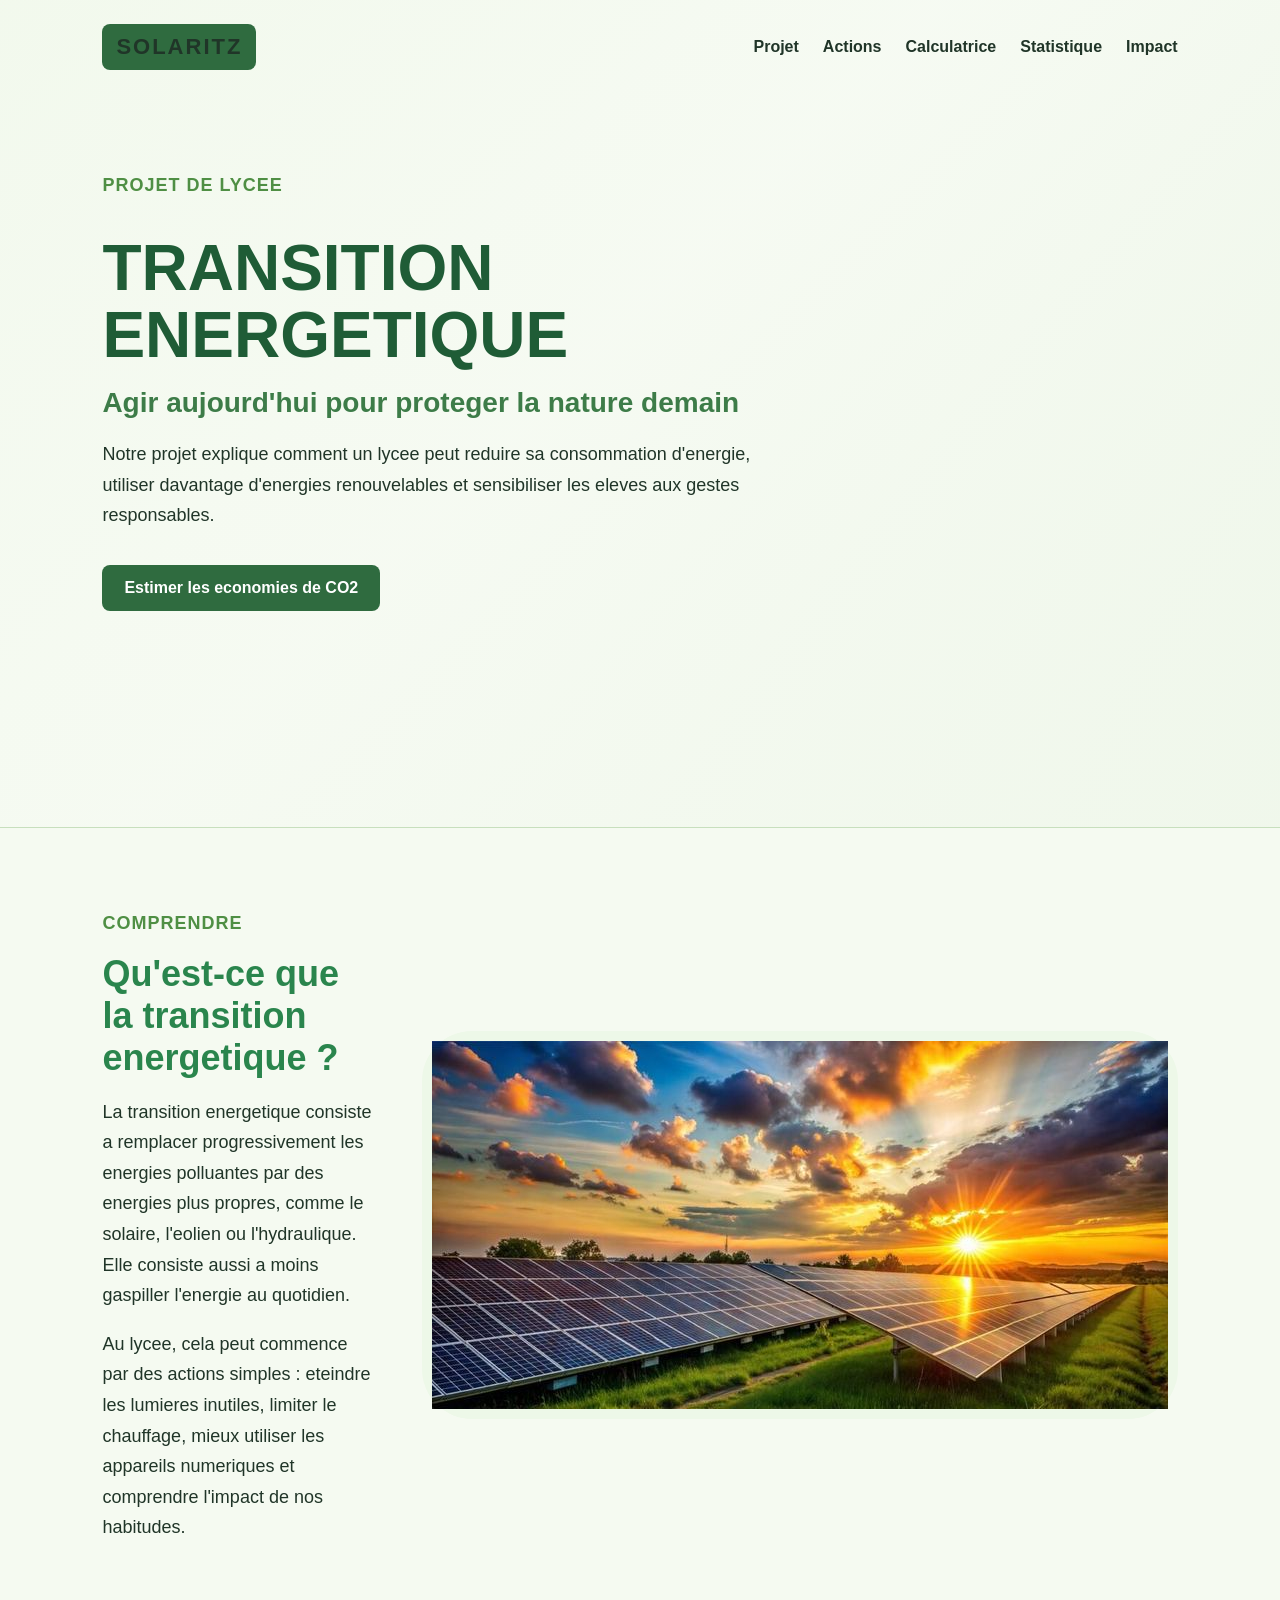
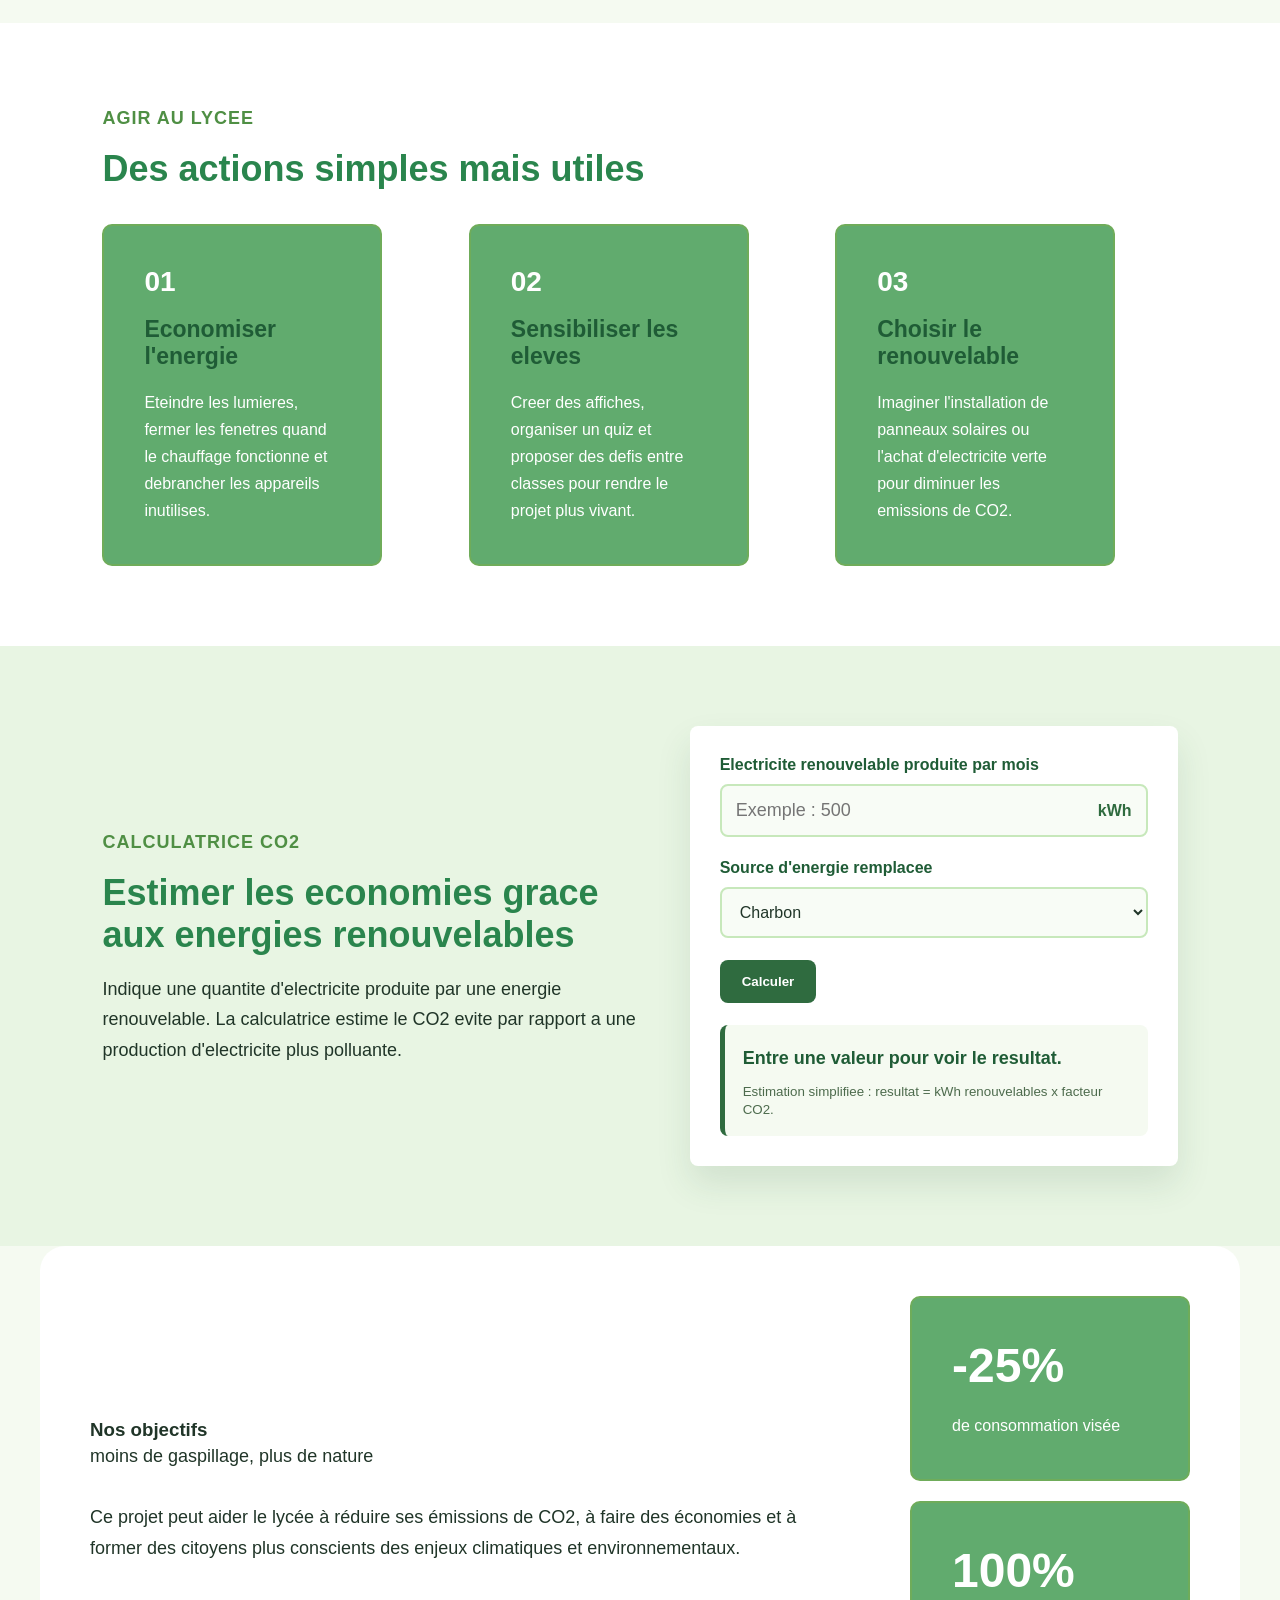
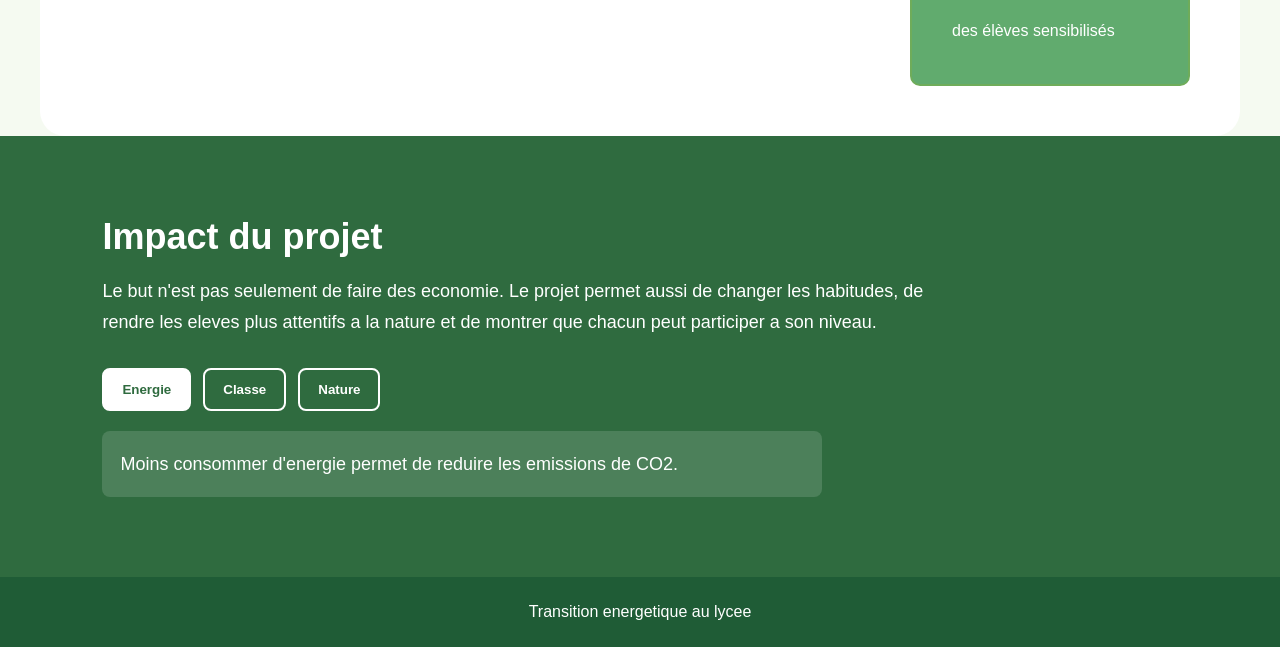
==== index.html @ 15939fd6 "ajout su site" ====
<!DOCTYPE html>
<html lang="fr">
<head>
    <meta charset="UTF-8">
    <meta name="viewport" content="width=device-width, initial-scale=1.0">
    <title>Transition energetique au lycee</title>
    <!-- icone de l'onglet
      -->
    <link rel="shortcuticon" href="./IMG_3334[1].JPG" type="image/x-icon">
   
    <link rel="stylesheet" href="style.css">
    <script src="script.js" defer></script>
</head>

<body>
    <header class="hero">
        <nav class="navbar">
            <a class="logo" href="#">SOLARITZ</a>

            <ul>
                <li><a href="#projet">Projet</a></li>
                <li><a href="#actions">Actions</a></li>
                <li><a href="#calculatrice">Calculatrice</a></li>
                <li><a href="#statistique">Statistique</a></li>
                <li><a href="#impact">Impact</a></li>
            </ul>
        </nav>

        <div class="hero-content">
            <p class="tag">Projet de lycee</p>
            <h1>Transition energetique</h1>
            <h2>Agir aujourd'hui pour proteger la nature demain</h2>
            <p>
                Notre projet explique comment un lycee peut reduire sa consommation
                d'energie, utiliser davantage d'energies renouvelables et sensibiliser les
                eleves aux gestes responsables.
            </p>

            <a class="btn" href="#calculatrice">Estimer les economies de CO2</a>
        </div>

        
    </header>

    <main>
        <section id="projet" class="section intro-section">
            <div class="section-text">
                <p class="tag">Comprendre</p>
                <h2>Qu'est-ce que la transition energetique ?</h2>
                <p>
                    La transition energetique consiste a remplacer progressivement les
                    energies polluantes par des energies plus propres, comme le solaire,
                    l'eolien ou l'hydraulique. Elle consiste aussi a moins gaspiller
                    l'energie au quotidien.
                </p>
                <p>
                    Au lycee, cela peut commence par des actions simples : eteindre les
                    lumieres inutiles, limiter le chauffage, mieux utiliser les appareils
                    numeriques et comprendre l'impact de nos habitudes.
                </p>
            </div>
            
            <div class="photo-placeholder">
               <img src="./transition .jpg" alt="transition energetique" class="photo"
           </div>
        </section>

        <section id="actions" class="section actions-section">
            <div class="section-title">
                <p class="tag">Agir au lycee</p>
                <h2>Des actions simples mais utiles</h2>
            </div>

            <div class="cards">
                <article class="card">
                    <span>01</span>
                    <h3>Economiser l'energie</h3>
                    <p>Eteindre les lumieres, fermer les fenetres quand le chauffage fonctionne et debrancher les appareils inutilises.</p>
                </article>

                <article class="card">
                    <span>02</span>
                    <h3>Sensibiliser les eleves</h3>
                    <p>Creer des affiches, organiser un quiz et proposer des defis entre classes pour rendre le projet plus vivant.</p>
                </article>

                <article class="card">
                    <span>03</span>
                    <h3>Choisir le renouvelable</h3>
                    <p>Imaginer l'installation de panneaux solaires ou l'achat d'electricite verte pour diminuer les emissions de CO2.</p>
                </article>
            </div>
        </section>

        <section id="calculatrice" class="section calculator-section">
            <div class="section-text">
                <p class="tag">Calculatrice CO2</p>
                <h2>Estimer les economies grace aux energies renouvelables</h2>
                <p>
                    Indique une quantite d'electricite produite par une energie renouvelable.
                    La calculatrice estime le CO2 evite par rapport a une production
                    d'electricite plus polluante.
                </p>
            </div>

            <form class="calculator" id="co2-form">
                <label for="energy">Electricite renouvelable produite par mois</label>
                <div class="input-line">
                    <input id="energy" type="number" min="0" step="1" placeholder="Exemple : 500">
                    <span>kWh</span>
                </div>

                <label for="source">Source d'energie remplacee</label>
                <select id="source">
                    <option value="0.7">Charbon</option>
                    <option value="0.4">Gaz naturel</option>
                    <option value="0.25">Electricite classique moyenne</option>
                </select>

                <button type="submit">Calculer</button>

                <div class="result-box">
                    <p id="result">Entre une valeur pour voir le resultat.</p>
                    <small>
                        Estimation simplifiee : resultat = kWh renouvelables x facteur CO2.
                    </small>
                </div>
            </form>
        </section>

          <section id="statistique" class="section statistic-section">

            <div class="section-text">
               <h3>Nos objectifs </h3>

               <p class="text"> moins de gaspillage, plus de nature

               </p>
               <p class="description">Ce projet peut aider le lycée à réduire ses émissions de CO2, à faire des économies et à former des citoyens plus conscients des enjeux climatiques et environnementaux.</p>
            </div>

            <div class="stats">
                <div class="card">
                <h1>-25%</h1>
                <p>de consommation visée</p>
                </div>

                <div class="card">
                <h1>100%</h1>
                <p>des élèves sensibilisés</p>
                </div>
        
            </div>

        </section>

        <section id="impact" class="section impact-section">
            <div class="impact-card">
                <h2>Impact du projet</h2>
                <p>
                    Le but n'est pas seulement de faire des economie. Le projet permet aussi
                    de changer les habitudes, de rendre les eleves plus attentifs a la nature
                    et de montrer que chacun peut participer a son niveau.
                </p>
            </div>

            <div class="tips">
                <button class="tip-button active" data-tip="energie">Energie</button>
                <button class="tip-button" data-tip="classe">Classe</button>
                <button class="tip-button" data-tip="nature">Nature</button>
            </div>

            <p id="tip-text" class="tip-text">
                Moins consommer d'energie permet de reduire les emissions de CO2.
            </p>
        </section>
    </main>

    <footer>
        <p>Transition energetique au lycee</p>
    </footer>
</body>
</html>
---- style.css ----
* {
    margin: 0;
    padding: 0;
    box-sizing: border-box;
}

html {
    scroll-behavior: smooth;
}

body {
    margin:0;
    font-family: Arial, Helvetica, sans-serif;
    background-color: #f5faf1;
    color: #203528;
}

.hero {
    min-height: 92vh;
    padding: 24px 8%;
    background:
        linear-gradient(rgba(245, 250, 241, 0.9), rgba(245, 250, 241, 0.94)),
        linear-gradient(135deg, #d7efc7, #ffffff 45%, #9dcc8e);
    border-bottom: 1px solid #c7dfbd;
}

.navbar {
    display: flex;
    align-items: center;
    justify-content: space-between;
    gap: 24px;
    margin-bottom: 100px;
}

.logo {
    padding: 10px 14px;
    border-radius: 8px;
    background-color: #2f6b3f;
    color: white;
    font-size: 22px;
    font-weight: bold;
    letter-spacing: 2px;
    text-decoration: none;
}

.navbar ul {
    display: flex;
    gap: 24px;
    list-style: none;
}

.navbar a {
    color: #203528;
    text-decoration: none;
    font-weight: 700;
}

.navbar ul a {
    padding-bottom: 6px;
    border-bottom: 2px solid transparent;
    transition: color 0.3s ease, border-color 0.3s ease;
}

.navbar ul a:hover {
    color: #2f6b3f;
    border-color: #2f6b3f;
}

.hero-content {
    max-width: 760px;
}

.tag {
    display: inline-block;
    margin-bottom: 14px;
    color: #4f8f44;
    font-weight: 800;
    letter-spacing: 1px;
    text-transform: uppercase;
}

.hero h1 {
    max-width: 760px;
    margin-bottom: 18px;
    color: #1f5c36;
    font-size: 64px;
    line-height: 1.05;
    text-transform: uppercase;
}

.hero h2 {
    margin-bottom: 20px;
    color: #3d7c48;
    font-size: 28px;
}

.hero p,
.section p {
    font-size: 18px;
    line-height: 1.7;
}

.hero-content p {
    max-width: 650px;
    margin-bottom: 34px;
}

.btn,
.calculator button {
    display: inline-block;
    padding: 14px 22px;
    border: 0;
    border-radius: 8px;
    background-color: #2f6b3f;
    color: white;
    font-weight: bold;
    text-decoration: none;
    cursor: pointer;
    transition: transform 0.3s ease, background-color 0.3s ease;
}

.btn:hover,
.calculator button:hover {
    transform: translateY(-2px);
    background-color: #5f9f50;
}



.section {
    padding: 80px 8%;
    background-color: white;
}

.intro-section,
.calculator-section {
    display: grid;
    grid-template-columns: 1.05fr 0.95fr;
    align-items: center;
    gap: 48px;
}

.intro-section {
    background-color: #f5faf1;
}

.actions-section {
    background-color: white;
}

.calculator-section {
    background-color: #e8f5e3;
}

.section-text {
    max-width: 720px;
}

.section-text p + p {
    margin-top: 18px;
}

.section h2 {
    margin-bottom: 18px;
    color: #2a854d;
    font-size: 36px;
}

.section-title {
    max-width: 760px;
    margin-bottom: 34px;
}

.photo-placeholder {
    border-radius: 50px;
    display: flex;
    align-items: center;
    justify-content: center;
    padding: 10px;
    background-color: #edf8e8;
    font-weight: bold;
    text-align: center;
}

.cards {
    display: grid;
    grid-template-columns: repeat(3, 1fr);
    gap: 24px;
}


.card {
    padding: 28px;
    border: 2px solid #6fac5a;
    border-radius: 10px;
    background-color: #f8fcf6;
}

.card span {
    display: inline-block;
    margin-bottom: 18px;
    color: white;
    font-size: 28px;
    font-weight: bold;
}

.card h3 {
    margin-bottom: 12px;
    color: #1f5c36;
    font-size: 23px;
}

.card p {
    font-size: 16px;
}

.calculator {
    padding: 30px;
    border-radius: 8px;
    background-color: white;
    box-shadow: 0 18px 35px rgba(43, 94, 55, 0.12);
}

.calculator label {
    display: block;
    margin-bottom: 10px;
    color: #1f5c36;
    font-weight: bold;
}

.input-line {
    display: flex;
    align-items: center;
    margin-bottom: 22px;
    border: 2px solid #c7e8bb;
    border-radius: 8px;
    background-color: #f8fcf6;
    overflow: hidden;
}

.input-line input {
    width: 100%;
    padding: 14px;
    border: 0;
    background: transparent;
    font-size: 18px;
}

.input-line span {
    padding: 14px;
    color: #2f6b3f;
    font-weight: bold;
}

.calculator select {
    width: 100%;
    margin-bottom: 22px;
    padding: 14px;
    border: 2px solid #c7e8bb;
    border-radius: 8px;
    background-color: #f8fcf6;
    color: #203528;
    font-size: 16px;
}

.result-box {
    margin-top: 22px;
    padding: 18px;
    border-left: 5px solid #2f6b3f;
    border-radius: 8px;
    background-color: #f5faf1;
}

.result-box p {
    margin-bottom: 8px;
    color: #1f5c36;
    font-weight: bold;
}

.result-box small {
    color: #4d6b4d;
}


   

.statistic-section {
    background-color: linear-gradient(135deg, #0f5a3a,#1f7a57);
    display: flex;
    justify-content:space-between;
    align-items: center;
    padding: 50px;
    gap: 50px;
    border-radius:25px;
    max-width: 1200PX;
    margin: auto;

}
.section-text{
     flex: 1;
}


.h3{
    font-size: 90px;
    margin-bottom: 25px;
    padding: 19px 14px;
    display: flex;
    align-items: center;
    justify-content: space-between;
    gap: 24px;

}
    
.text{
    width: 100%;
    font-size: 2rem;
    margin-bottom: 56px;
    max-width: 850px;
    margin-bottom: 30px;

}

.description{
    font-size: 1.7rem;
    line-height: 1.7;


}

.stats{
    display:flex;
    flex-direction: column;
    gap: 20px;


}
.card {
    width: 280px;
    background-color: #61ab6e;
    color: white;
    padding: 40px;
}
   



.card h1{
    font-size: 3rem ;
  
}

.card p {
    margin-top:19px ;


}

.impact-section {
    background-color: #2f6b3f;
    color: white;
}

.impact-card {
    max-width: 850px;
    margin-bottom: 30px;
}

.impact-card h2 {
    color: white;
}

.tips {
    display: flex;
    flex-wrap: wrap;
    gap: 12px;
    margin-bottom: 20px;
}

.tip-button {
    padding: 12px 18px;
    border: 2px solid white;
    border-radius: 8px;
    background-color: transparent;
    color: white;
    font-weight: bold;
    cursor: pointer;
}

.tip-button.active,
.tip-button:hover {
    background-color: white;
    color: #2f6b3f;
}

.tip-text {
    max-width: 720px;
    padding: 18px;
    border-radius: 8px;
    background-color: rgba(255, 255, 255, 0.14);
}

footer {
    padding: 26px 8%;
    background-color: #1f5c36;
    color: white;
    text-align: center;
}

@media (max-width: 850px) {
    .hero {
        padding: 20px;
    }

    .navbar {
        flex-direction: column;
        align-items: flex-start;
        margin-bottom: 70px;
    }

    .navbar ul {
        flex-wrap: wrap;
        gap: 14px;
    }

    .hero h1 {
        font-size: 42px;
    }

    .hero h2,
    .section h2 {
        font-size: 26px;
    }

    .hero p,
    .section p {
        font-size: 16px;
    }

    .section,
    .intro-section,
    .calculator-section {
        grid-template-columns: 1fr;
        padding: 60px 20px;
    }

    .cards {
        grid-template-columns: 1fr;
    }
}
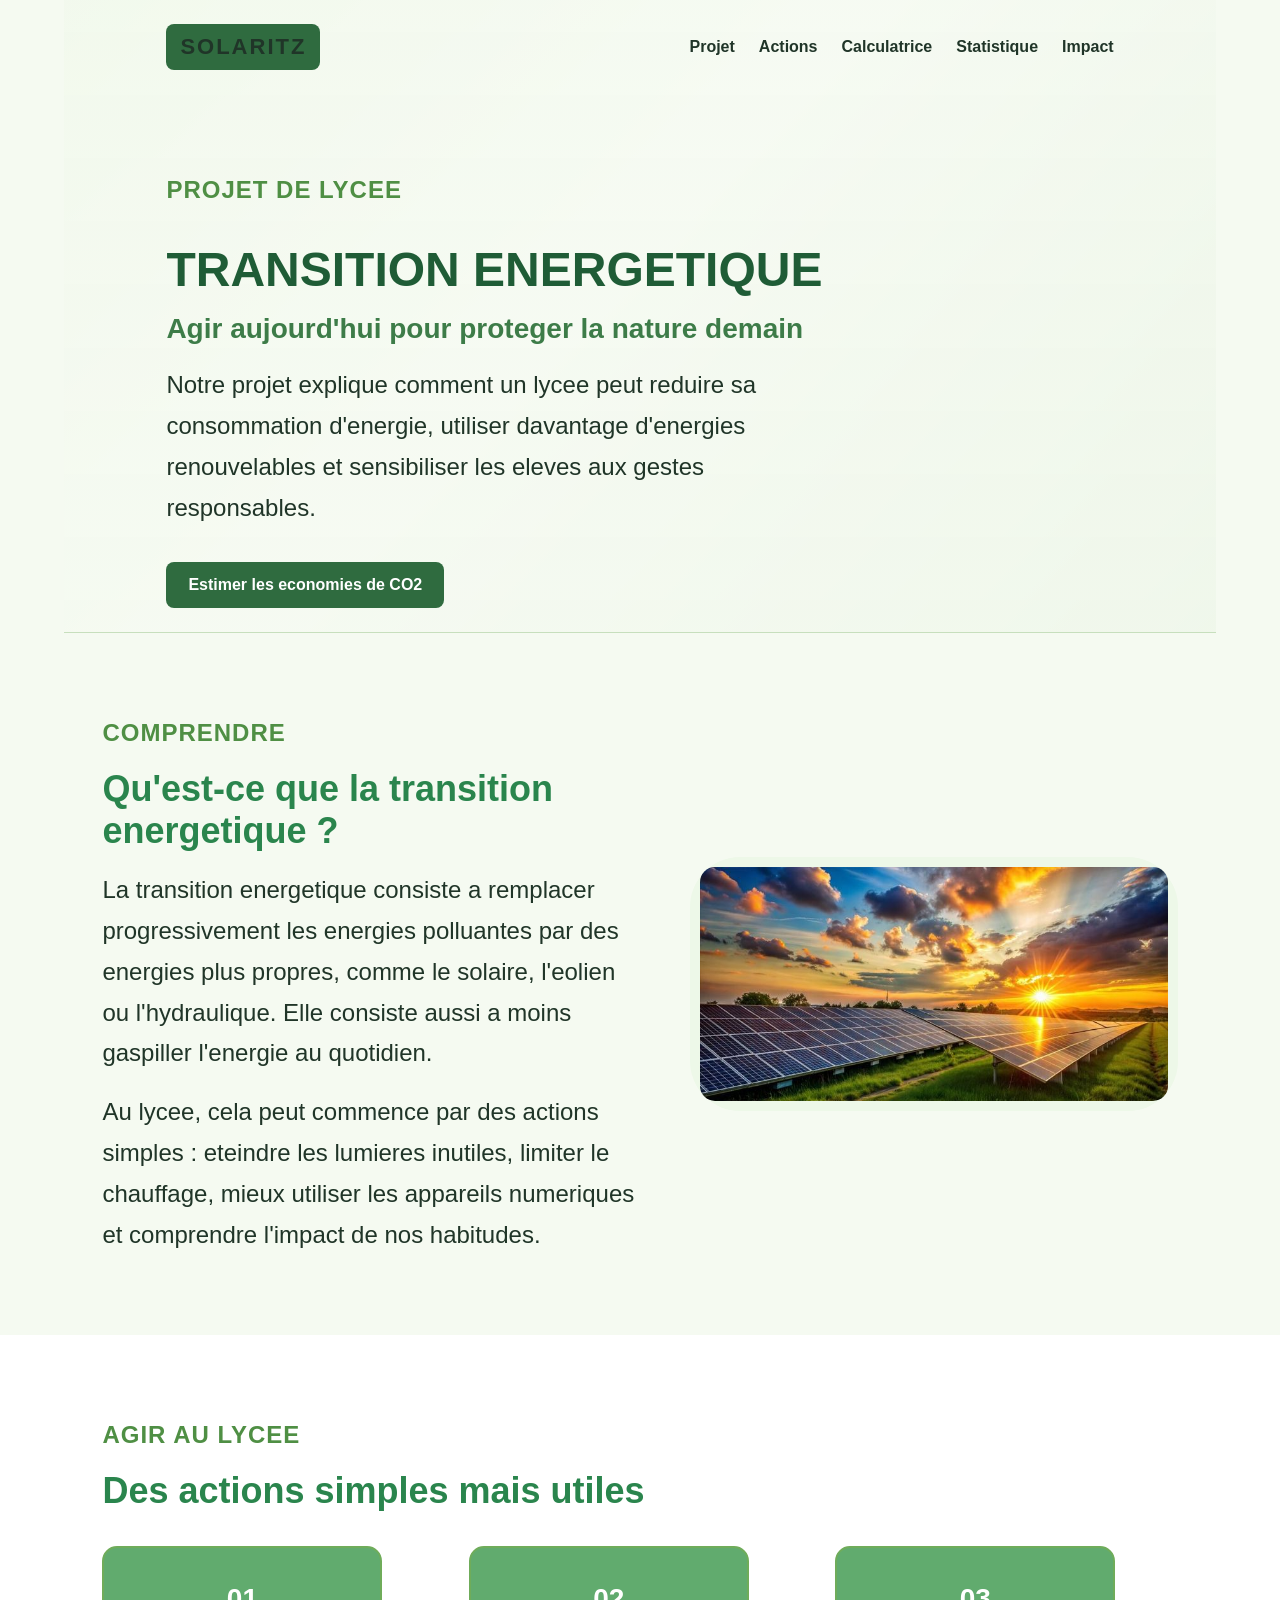
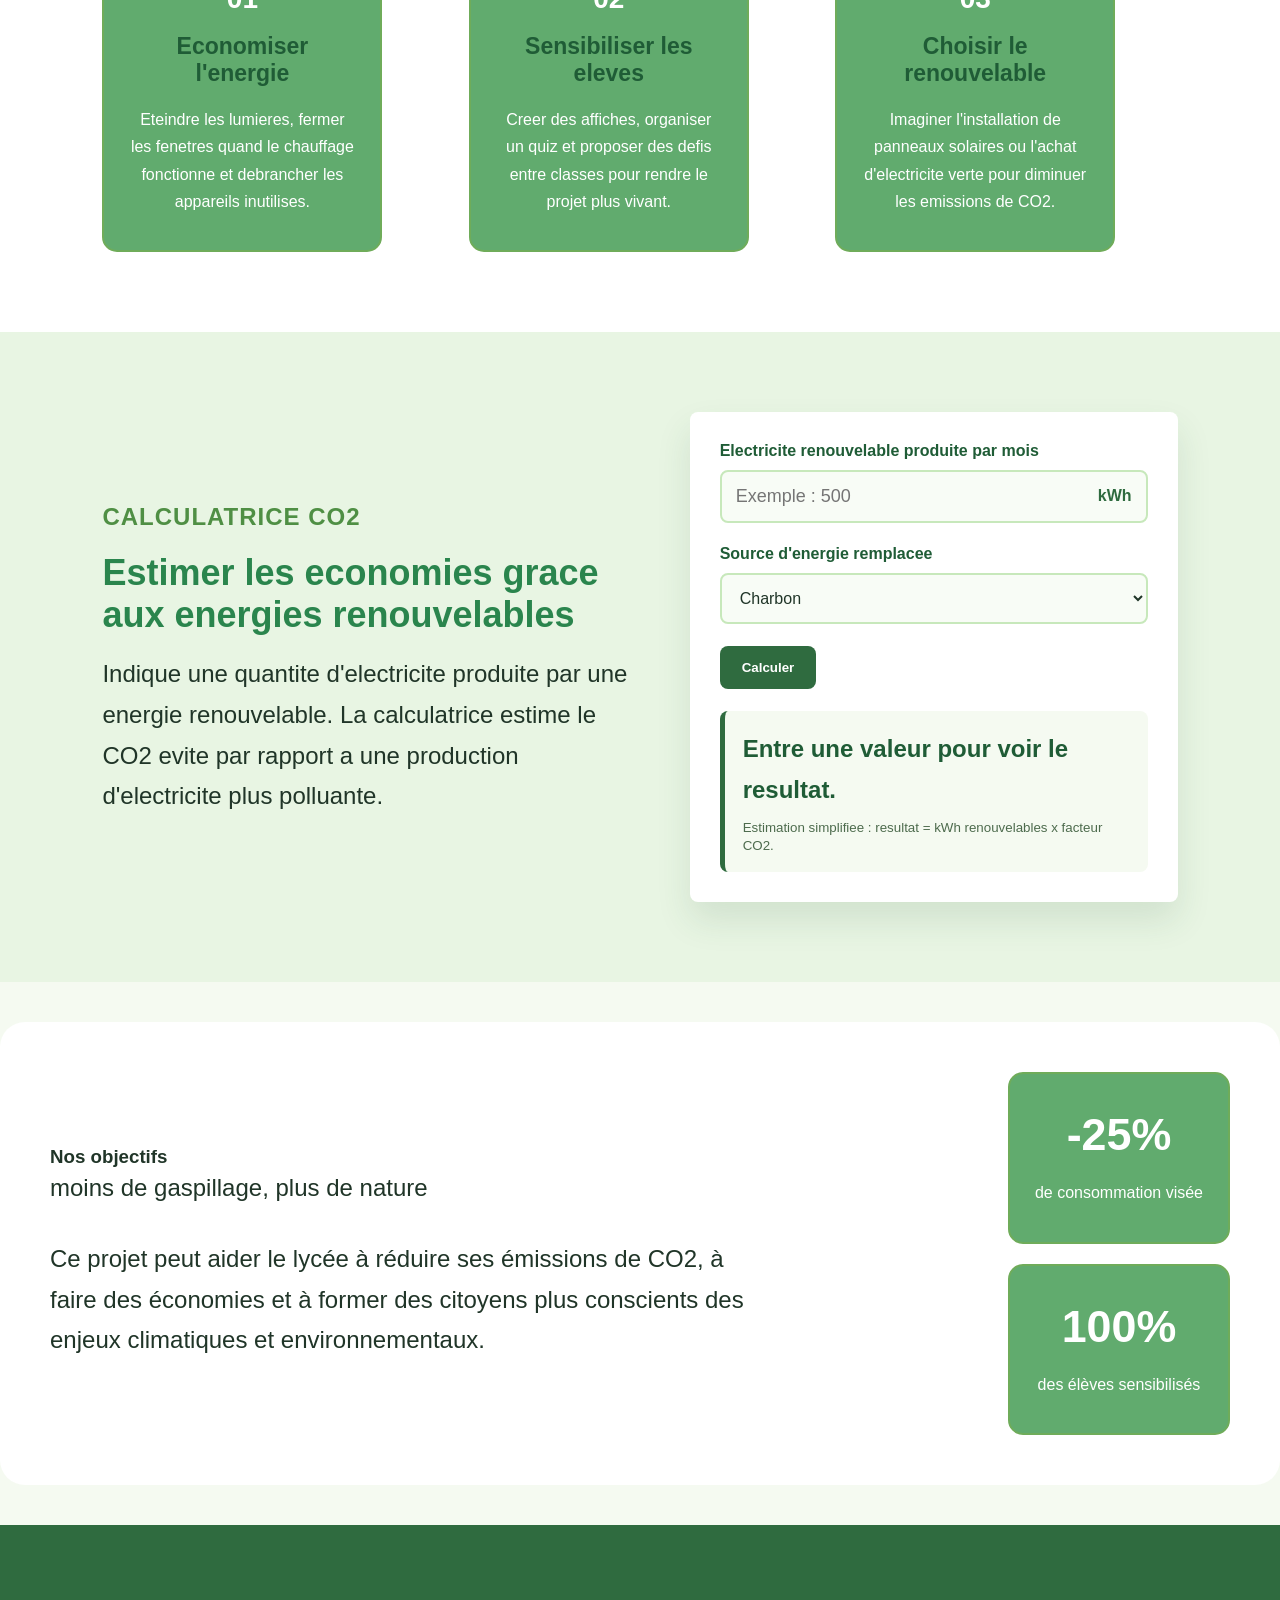
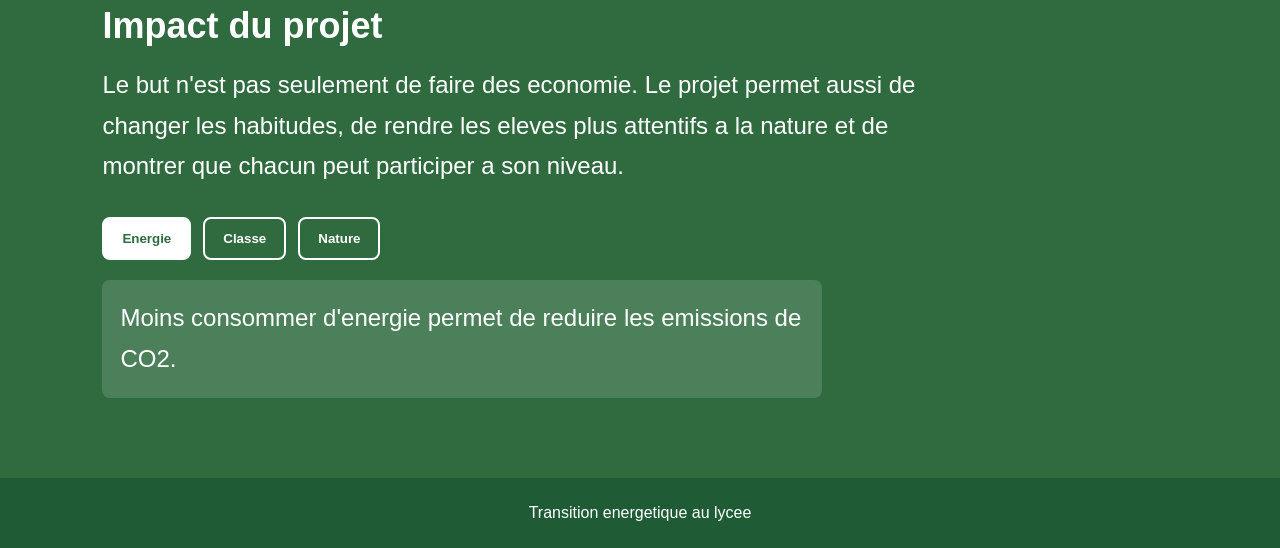
==== commit aa4b3d75: "correction responsive mobile : statistiques et alignements" ====
--- a/index.html
+++ b/index.html
@@ -2,7 +2,9 @@
 <html lang="fr">
 <head>
     <meta charset="UTF-8">
+
     <meta name="viewport" content="width=device-width, initial-scale=1.0">
+   
     <title>Transition energetique au lycee</title>
     <!-- icone de l'onglet
       -->
@@ -62,7 +64,7 @@
             
             <div class="photo-placeholder">
                <img src="./transition .jpg" alt="transition energetique" class="photo"
-           </div>
+            </div>
         </section>
 
         <section id="actions" class="section actions-section">
--- a/style.css
+++ b/style.css
@@ -3,9 +3,14 @@
     padding: 0;
     box-sizing: border-box;
 }
+img{
+    max-width: 100%;
+    height: auto;
+    border-radius: 15px;
+}
 
 html {
-    scroll-behavior: smooth;
+    scroll-behavior: smooth ;
 }
 
 body {
@@ -13,10 +18,13 @@
     font-family: Arial, Helvetica, sans-serif;
     background-color: #f5faf1;
     color: #203528;
+    overflow-x: hidden;
 }
 
 .hero {
-    min-height: 92vh;
+    width: 90%;
+    max-width: 1200px;
+    margin: auto;
     padding: 24px 8%;
     background:
         linear-gradient(rgba(245, 250, 241, 0.9), rgba(245, 250, 241, 0.94)),
@@ -77,13 +85,14 @@
     font-weight: 800;
     letter-spacing: 1px;
     text-transform: uppercase;
+    font-size: clamp(2rem, 5vw, 5rem);
 }
 
 .hero h1 {
     max-width: 760px;
     margin-bottom: 18px;
     color: #1f5c36;
-    font-size: 64px;
+    font-size: clamp(1.5rem, 4vw, 3rem);
     line-height: 1.05;
     text-transform: uppercase;
 }
@@ -96,7 +105,7 @@
 
 .hero p,
 .section p {
-    font-size: 18px;
+    font-size: clamp(1.5rem, 2vw, 1.2rem);
     line-height: 1.7;
 }
 
@@ -282,8 +291,6 @@
 }
 
 
-   
-
 .statistic-section {
     background-color: linear-gradient(135deg, #0f5a3a,#1f7a57);
     display: flex;
@@ -292,8 +299,8 @@
     padding: 50px;
     gap: 50px;
     border-radius:25px;
-    max-width: 1200PX;
-    margin: auto;
+    max-width:100%;
+    margin: 40px auto;
 
 }
 .section-text{
@@ -332,22 +339,20 @@
     display:flex;
     flex-direction: column;
     gap: 20px;
-
-
+    justify-content: center;
 }
 .card {
-    width: 280px;
+    width:100%;
+    max-width: 280px;
     background-color: #61ab6e;
     color: white;
-    padding: 40px;
-}
-   
-
-
-
+    padding: 35px 25px;
+    border-radius: 15px;
+    text-align: center;
+}
 .card h1{
-    font-size: 3rem ;
-  
+    font-size: 2.8rem;
+    margin: 0 0 10px 0;
 }
 
 .card p {
@@ -406,21 +411,35 @@
     color: white;
     text-align: center;
 }
-
-@media (max-width: 850px) {
+/*pour les téléphones*/
+
+
+@media screen and (max-width: 850px) {
+    
+    body {
+        padding: 10px;
+        margin: auto;
+        flex-direction: column;
+
+    
+    }
     .hero {
-        padding: 20px;
+        padding: 20px 5%;
+        min-height: auto;
     }
 
     .navbar {
         flex-direction: column;
         align-items: flex-start;
-        margin-bottom: 70px;
+        margin-bottom: 50px;
+        gap: 20px;
     }
 
     .navbar ul {
         flex-wrap: wrap;
-        gap: 14px;
+        gap: 12px;
+        justify-content: center;
+        width: 100%;
     }
 
     .hero h1 {
@@ -437,14 +456,39 @@
         font-size: 16px;
     }
 
-    .section,
+    .section{
+        padding: 60px 5%;
+    }
     .intro-section,
     .calculator-section {
         grid-template-columns: 1fr;
-        padding: 60px 20px;
+        gap: 30px;
+       
     }
 
     .cards {
         grid-template-columns: 1fr;
     }
-}
+    .statistic-section{
+        flex-direction: column;
+        padding: 40px 5%;
+        margin: 20px 5%;
+        gap: 35px;
+
+    }
+    .stats{
+        flex-direction: row;
+        gap: 20px;
+        justify-content: center;
+        width: 100%;
+
+    }
+    .card{
+        width: 100%;
+        max-width: 240px;
+        padding: 30px 20px;
+    }
+    .card h1{
+        font-size: 2.4rem;
+    }
+}
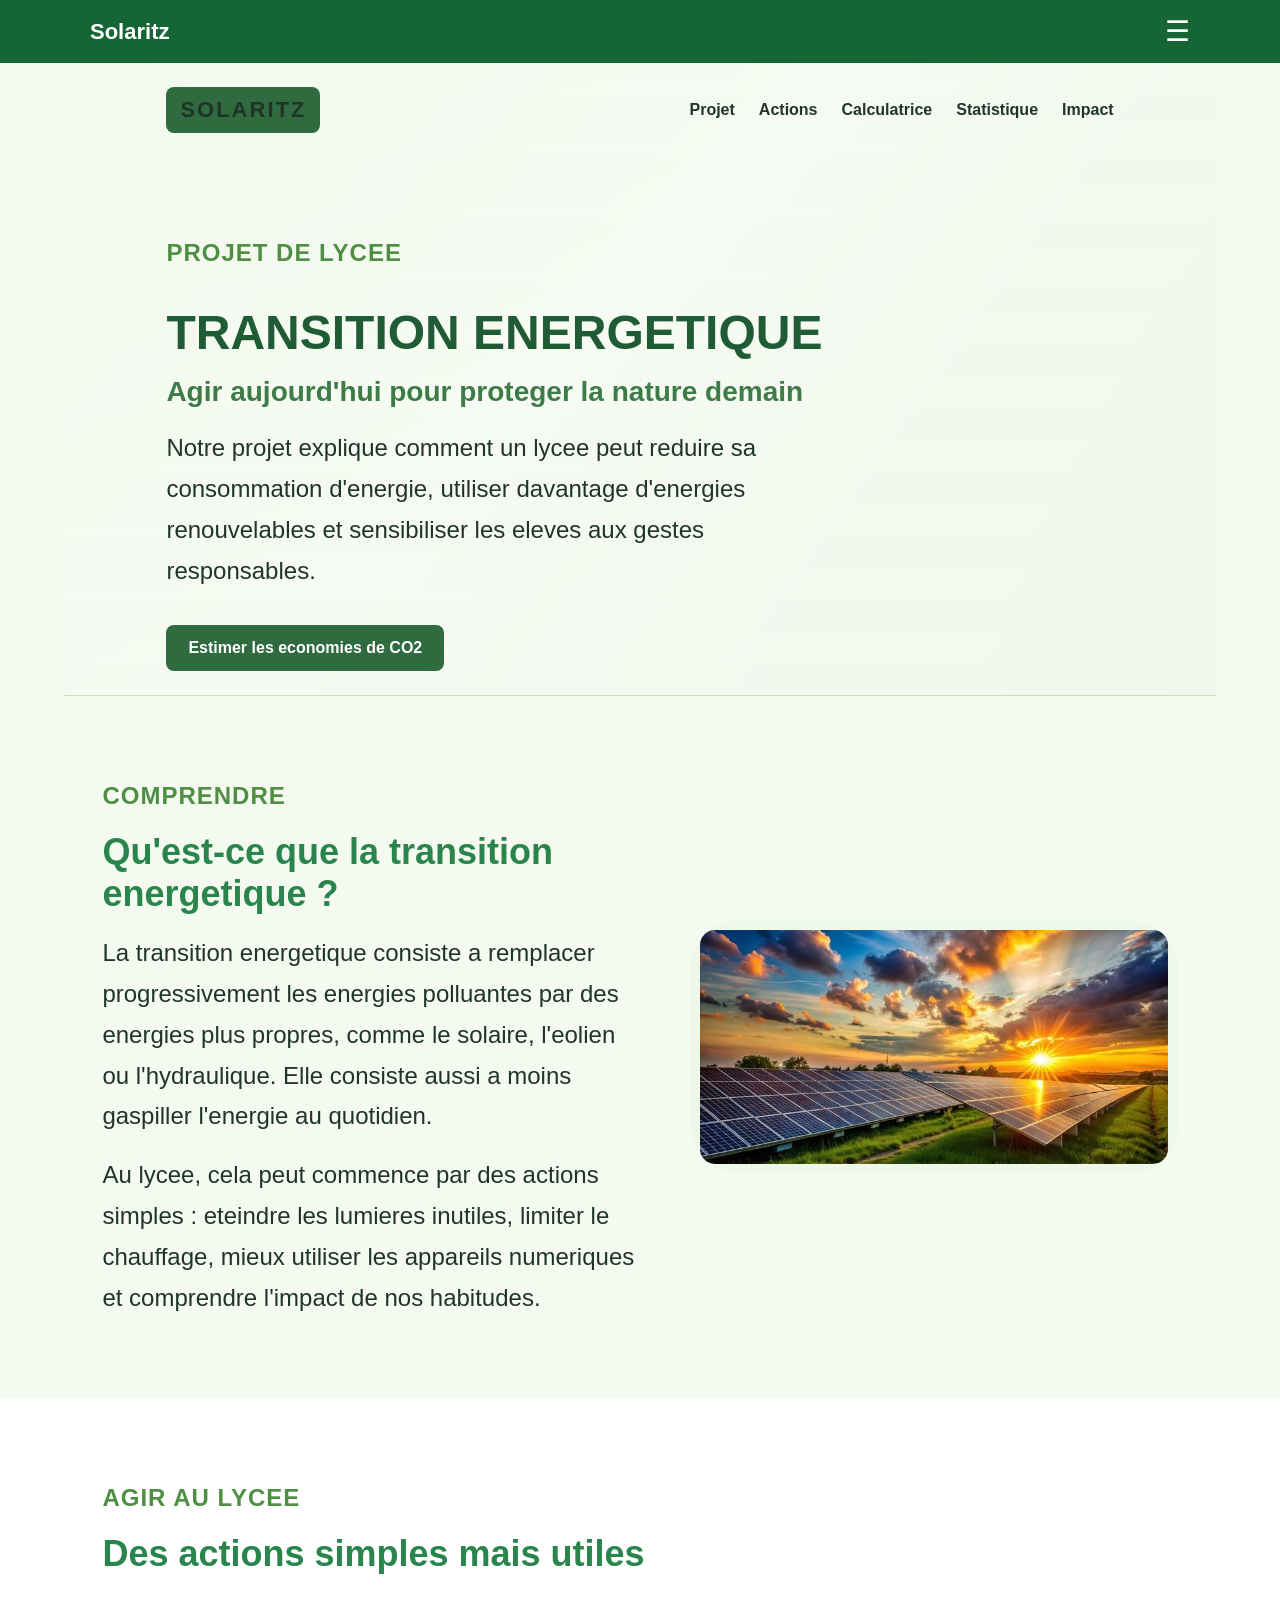
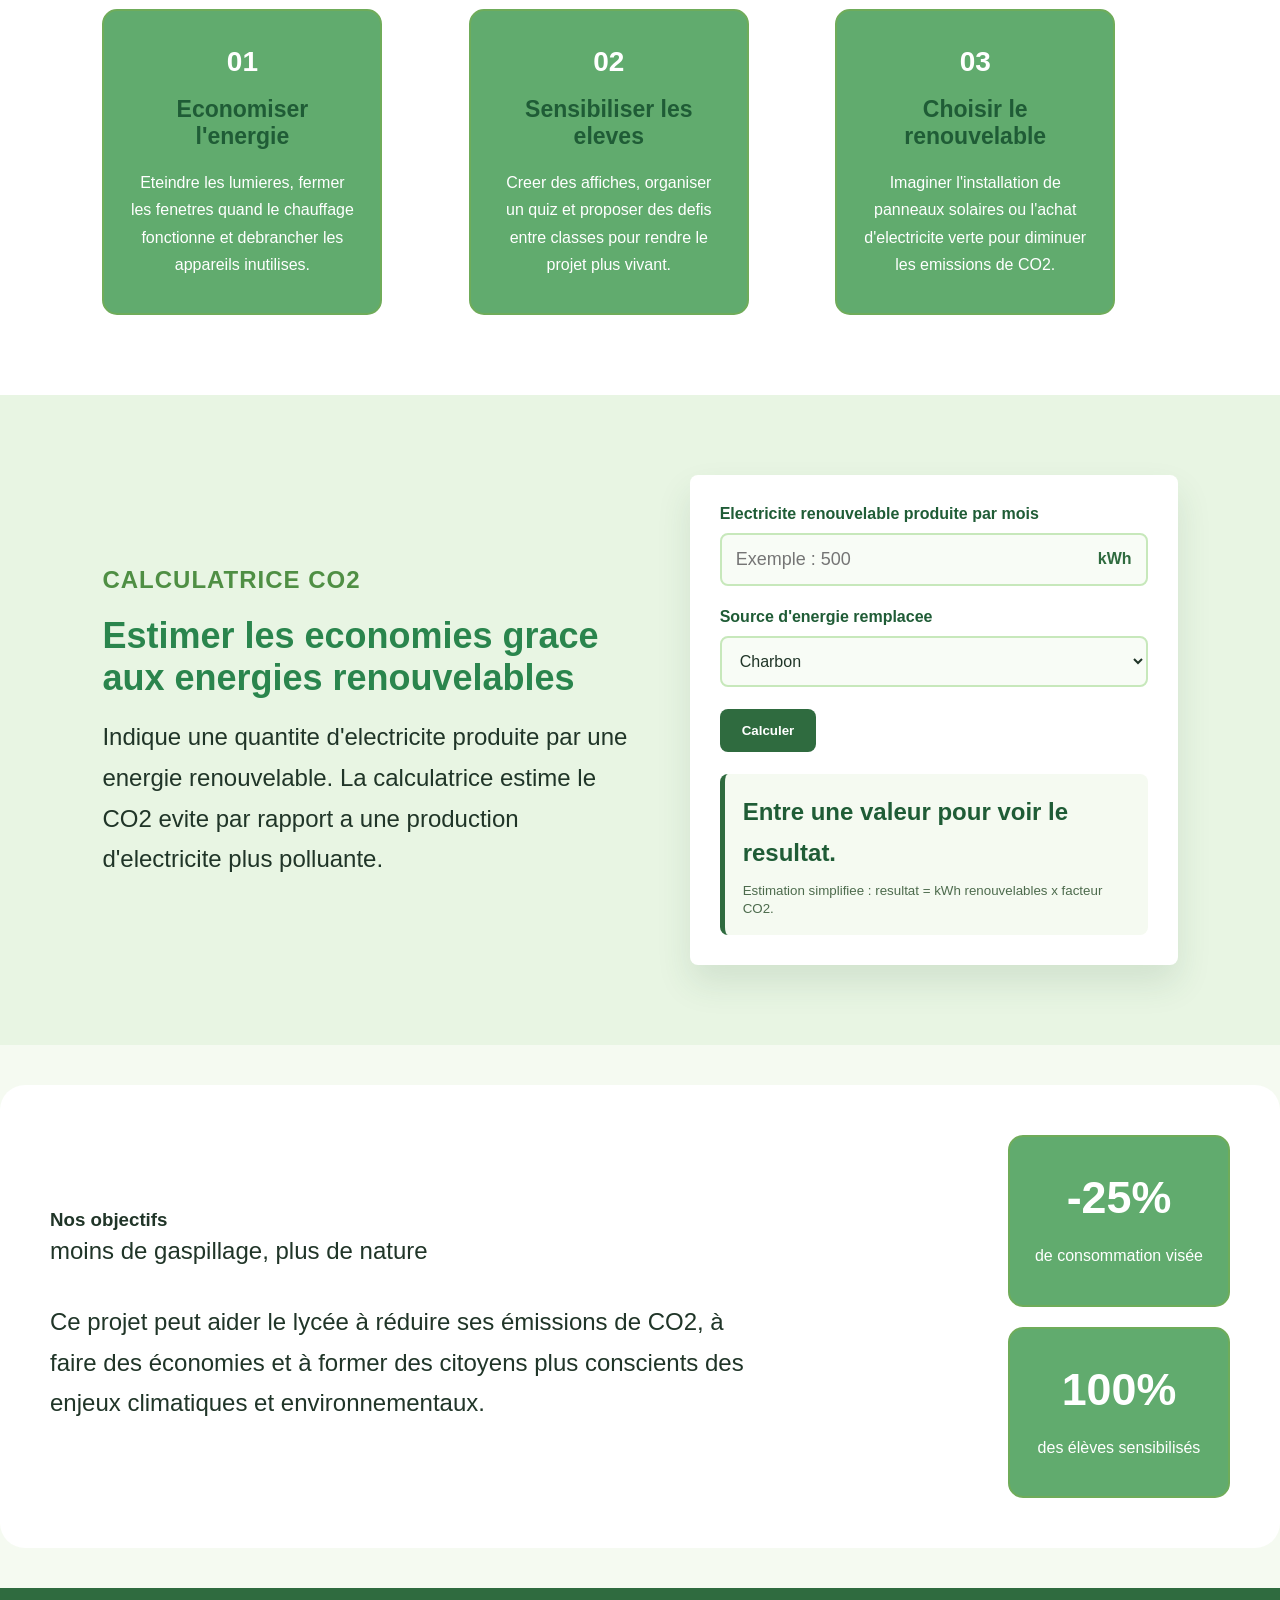
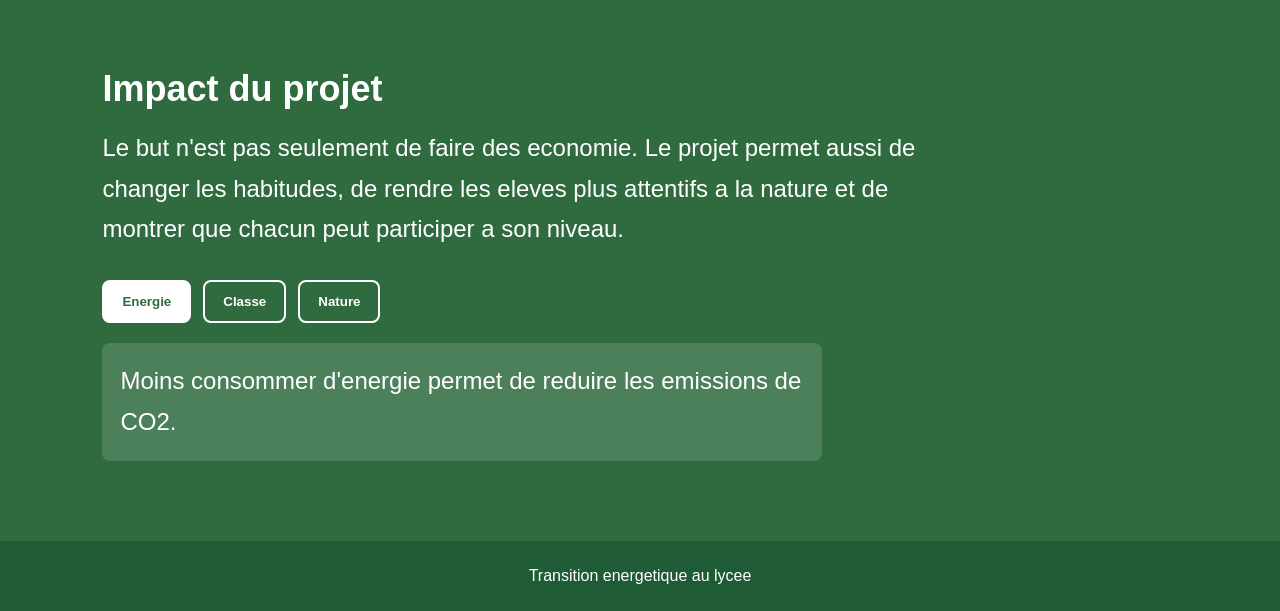
==== commit 7a395246: "Implement sticky navbar with mobile dropdown menu Added a sticky navigation bar with a hamburger men" ====
--- a/index.html
+++ b/index.html
@@ -15,6 +15,39 @@
 </head>
 
 <body>
+    <!-- MENU HAMBURGER -->
+<nav style="background:#166534; padding:15px 20px; position:sticky; top:0; z-index:100;">
+    <div style="max-width:1100px; margin:0 auto; display:flex; justify-content:space-between; align-items:center;">
+        <a href="index.html" style="color:white; font-weight:bold; text-decoration:none; font-size:22px;">
+             Solaritz
+        </a>
+        
+        <!-- Icône hamburger -->
+        <div id="hamburger" style="font-size:28px; color:white; cursor:pointer;">☰</div>
+    </div>
+
+    <!-- Menu déroulant mobile -->
+    <div id="mobileMenu" style="display:none; background:#166534; padding:15px; text-align:center;">
+        <a href="index.html" style="display:block; color:white; padding:12px; text-decoration:none;">Accueil</a>
+        <a href="projet.html" style="display:block; color:white; padding:12px; text-decoration:none;">Le Projet</a>
+        <a href="activites.html" style="display:block; color:white; padding:12px; text-decoration:none;">Activités</a>
+        <a href="inscription.html" style="display:block; color:white; padding:12px; text-decoration:none;">Inscription</a>
+        <a href="contact.html" style="display:block; color:white; padding:12px; text-decoration:none;">Contact</a>
+    </div>
+</nav>
+
+<script>
+    const hamburger = document.getElementById('hamburger');
+    const mobileMenu = document.getElementById('mobileMenu');
+    
+    hamburger.addEventListener('click', () => {
+        if (mobileMenu.style.display === "block") {
+            mobileMenu.style.display = "none";
+        } else {
+            mobileMenu.style.display = "block";
+        }
+    });
+</script>
     <header class="hero">
         <nav class="navbar">
             <a class="logo" href="#">SOLARITZ</a>
@@ -182,4 +215,4 @@
         <p>Transition energetique au lycee</p>
     </footer>
 </body>
-</html>+</html>
